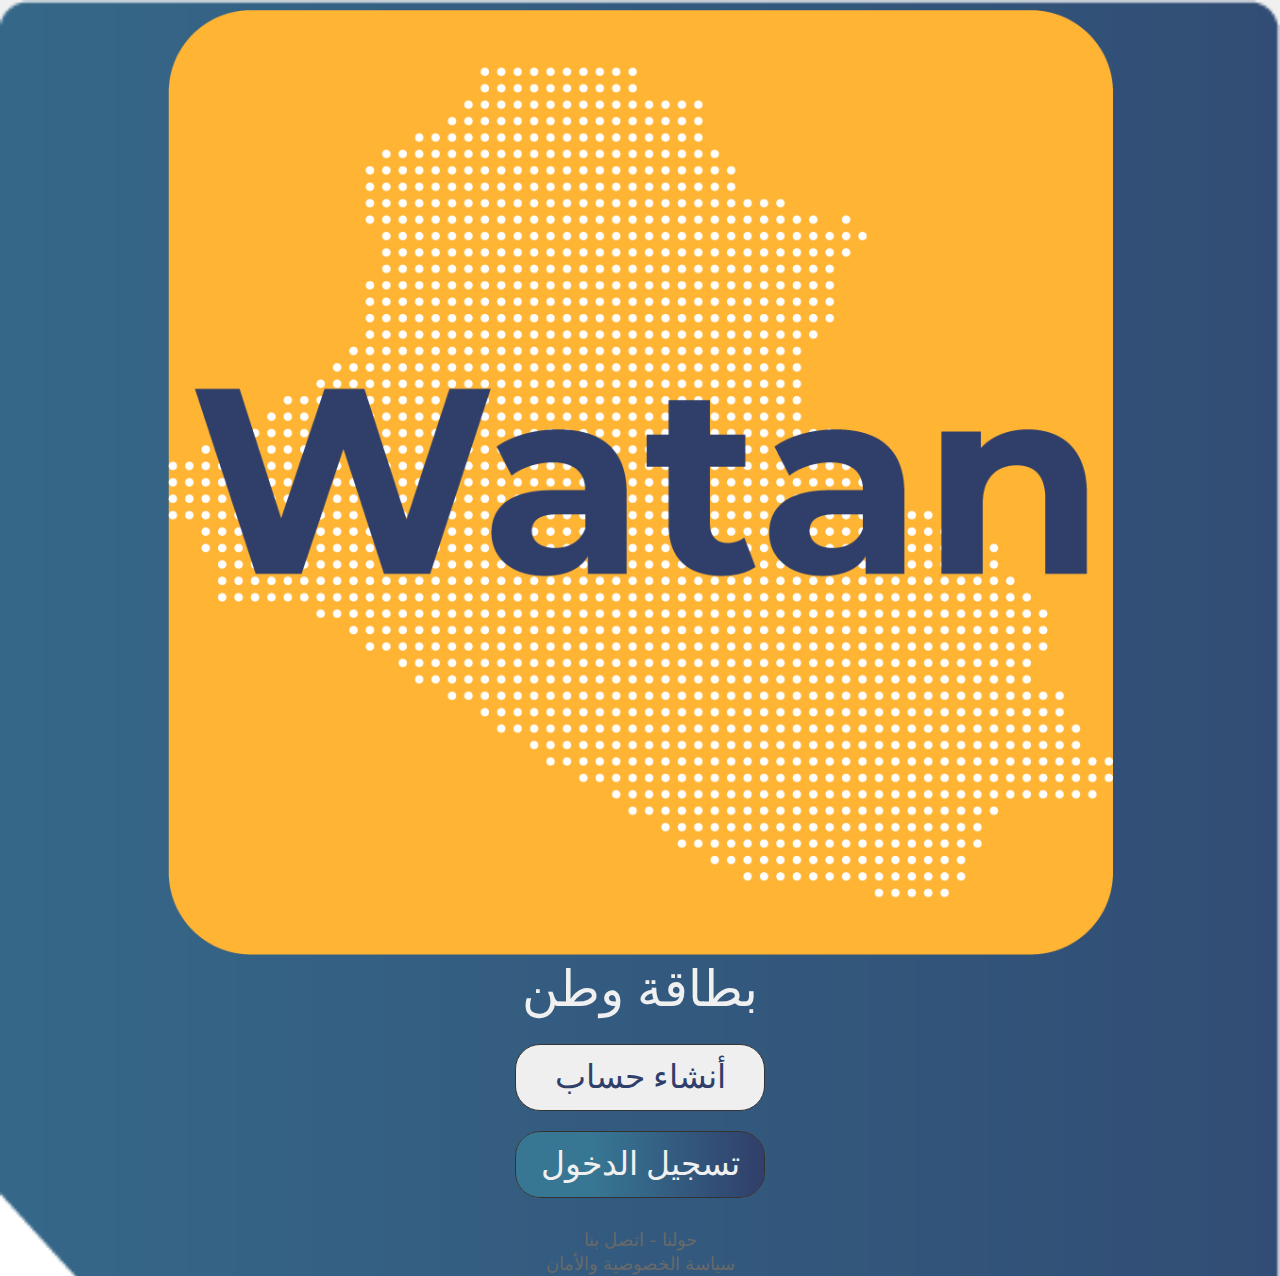
==== index.html @ a48f8a36 "first commit" ====
<!DOCTYPE html>
<html>
  <head>
    <!-- Infos -->
    <title>Watan</title>
    <!-- Metas -->
    <meta charset="UTF-8" />
    <meta http-equiv="X-UA-Compatible" content="IE=edge" />
    <meta name="viewport" content="width=device-width, initial-scale=1.0" />
    <!-- Links -->
    <link rel="stylesheet" href="css/style.css" />
    <!-- Font Awesome -->
    <link rel="stylesheet" href="css/all.min.css" />
  </head>
  <body>
    <!-- Gereral App -->
    <div id="App" class="app">
      <!-- starter page -->
      <section class="starter page">
        <div class="img-logo">
          <img src="img/Asset 1.png" alt="" />
          <div class="para">
            <p class="p-title">بطاقة وطن</p>
          </div>
        </div>
        <div class="button">
          <button class="create-account starterbtn">أنشاء حساب</button>
          <button class="sign-in starterbtn" >تسجيل الدخول</button>
        </div>
        <div class="infor">
          <span> حولنا - اتصل بنا</span>
          <span>سياسة الخصوصية والأمان </span>
        </div>
      </section>
      <section class="new-account page">
        <p>حساب جديد
          <i class="back fa-solid fa-arrow-right"></i>
        </p>
        <div class="form">
          <div class="d-name btn-wid">
            <input type="text" class="name" placeholder="الاسم" />
            <input type="text" class="Occupation" placeholder="المهنة" />
          </div>
          <div class="email btn-wid">
            <input
              type="email"
              class="email btn"
              placeholder="ادخل البريد الألكتروني"
            />
          </div>
          <div class="phone btn-wid">
            <input type="tel" class="email btn" placeholder="ادخل رقم الهاتف" />
          </div>
          <div class="pass btn-wid">
            <input
              type="password"
              class="pasword btn"
              placeholder="ادخل كلمة المرور"
            />
          </div>
          <div class="pass btn-wid">
            <input
              type="password"
              class="pasword btn"
              placeholder=" أعد إدخال كلمة المرور"
            />
          </div>
          <div class="country btn-wid">
            <select class="btn">
              <option value="">أختر البلد</option>
              <option value="">iraq</option>
              <option value="">syria</option>
              <option value="">KSA</option>
              <option value="">Turki</option>
            </select>
          </div>
          <div class="city btn-wid">
            <select class="btn">
              <option value="">أختر المدينة</option>
              <option value="">Erbil</option>
              <option value="">Sulymania</option>
              <option value="">Dahuok</option>
              <option value="">Karkuk</option>
            </select>
          </div>
          <div class="cod btn-wid">
            <input
              type="text"
              class="code btn"
              placeholder="أدخل كود العضوية"
            />
          </div>
          <div class="button">
            <div class="chek">
              <label for="ok">أوافق على الشروط و الأحكام</label>
              <input type="checkbox" id="ok" />
            </div>
            <button class="create-account starterbtn">تسجيل الدخول</button>
            <span>هل لديك حساب ؟</span>
          </div>
        </div>
      </section>
      <section class="sign-in page">
          <p>تسجيل الدخول
            <i class="back fa-solid fa-arrow-right"></i>
        </p>
        <div class="form">
          <div class="email btn-wid">
            <input
              type="email"
              class="email btn"
              placeholder=" ادخل البريد الألكتروني او رقم الهاتف"
            />
          </div>
          <div class="pass btn-wid">
            <input
              type="password"
              class="pasword btn"
              placeholder="ادخل كلمة المرور"
            />
          </div>
          <div class="button">
            <div class="chek">
              <label for="ok">حفظ معلومات التسجيل</label>
              <input type="checkbox" id="ok" />
            </div>
            <button class="create-account starterbtn">تسجيل الدخول</button>
            <span>هل نسيت كلمة المرور ؟</span>
          </div>
        </div>
      </section>
      <section class="services page">
        <div class="services-page">
          <div class="head-ser">
            <i class="bar fa-solid fa-bars"></i>
            <h2>الخدمات</h2>
            <div class="icone">
              <!-- <i class="fa-solid fa-shop"></i> -->
              <img src="img/Main-Page-img/barcode.png" alt="">
              <i class="set fa-solid fa-gear"></i>
            </div>
          </div>
          <div class="form-ser">
            <div class="ads">
              <div class="ad-1">إعلان</div>
              <div class="ad-2">إعلان</div>
            </div>
            <div class="balance">
              <i class="fa-solid fa-user fa-4x"></i>
              <p>
                نقاط الرصيد الاجمالي :
                <span id="pointes"> 10 </span>
              </p>
            </div>
            <div class="services-form">
              <div class="article a-1">
                <div class="Square">
                  <div class="gas-station st">
                    <div class="igm">
                      <img src="img/Main-Page-img/Shops.png" alt="" />
                    </div>
                  </div>
                  <div class="title">المتاجر</div>
                </div>
                <div class="Square">
                  <div class="gas-station st">
                    <div class="igm">
                      <img src="img/Main-Page-img/pharmacies.png" alt="" />
                    </div>
                  </div>
                  <div class="title">المراكز الطبية والصيدليات</div>
                </div>
                <div class="Square">
                  <div class="gas-station st">
                    <div class="igm">
                      <img src="img/Main-Page-img/gas station.png" alt="" />
                    </div>
                  </div>
                  <div class="title">محطات الوقود</div>
                </div>
                <div class="Square">
                  <div class="gas-station st">
                    <div class="igm">
                      <img src="img/Main-Page-img/restaurants.png" alt="" />
                    </div>
                  </div>
                  <div class="title">المطاعم</div>
                </div>
                <div class="Square">
                  <div class="gas-station st">
                    <div class="igm">
                      <img src="img/Main-Page-img/Online stores.png" alt="" />
                    </div>
                  </div>
                  <div class="title">المتاجر الإلكترونية</div>
                </div>
                <div class="Square">
                  <div class="gas-station st">
                    <div class="igm">
                      <img src="img/Main-Page-img/travel.png" alt="" />
                    </div>
                  </div>
                  <div class="title">النقل والسفر</div>
                </div>
                <div class="Square">
                  <div class="gas-station st">
                    <div class="igm">
                      <img src="img/Main-Page-img/Maintenance Services.png" alt="" />
                    </div>
                  </div>
                  <div class="title">خدمات الصيانة</div>
                </div>
                <div class="Square">
                  <div class="gas-station st">
                    <div class="igm">
                      <img src="img/Main-Page-img/map.png" alt="" />
                    </div>
                  </div>
                  <div class="title">عرض الخريطة</div>
                </div>
                <div class="Square">
                  <div class="discounts st">
                    <div class="igm">
                      <img src="img/Main-Page-img/discounts.png" alt="" />
                    </div>
                  </div>
                  <div class="title">العروض</div>
                </div>
                <div class="Square s-2">
                  <div class="gas-station st">
                    <div class="igm">
                      <img src="img/Main-Page-img/installments.png" alt="" />
                    </div>
                  </div>
                  <div class="title">أقساطي</div>
                </div>
                <div class="Square s-2">
                  <div class="gas-station st">
                    <div class="igm">
                      <img src="img/Main-Page-img/Living.png" alt="" />
                    </div>
                  </div>
                  <div class="title">السكن</div>
                </div>
                <div class="Square s-2">
                  <div class="gas-station st">
                    <div class="igm">
                      <img src="img/Main-Page-img/Money management.png" alt="" />
                    </div>
                  </div>
                  <div class="title">ادارة الاموال</div>
                </div>
                <div class="Square s-2">
                  <div class="gas-station st">
                    <div class="igm">
                      <img src="img/Main-Page-img/entertainment.png" alt="" />
                    </div>
                  </div>
                  <div class="title">الترفيه</div>
                </div>
                <div class="Square s-2">
                  <div class="gas-station st">
                    <div class="igm">
                      <img src="img/Main-Page-img/payment method.png" alt="" />
                    </div>
                  </div>
                  <div class="title">طريقة الدفع</div>
                </div>
              </div>
              <nav>
                <span class="article-1 sp activespan"></span>
                <span class="article-2 sp"></span>
              </nav>
            </div>
          </div>
        </div>
      </section>
      <section class="options page">
        <div class="option">
          <div class="option-header">
            <i class="back fa-solid fa-arrow-left"></i>
            <i class="fa-solid fa-bars"></i>
          </div>
            <ul class="option-ul">
              <li>
                <img src="img/Settinges-Page-img/Money management.png" alt="">
                <p>عمليات الشراء</p>
              </li>
              <li>
                <img src="img/Settinges-Page-img/Money management.png" alt="">
                <p>كشف الحساب </p>
              </li>
              <li>
                <img src="img/Settinges-Page-img/Money management.png" alt="">
                <p>الرصيد المتاح</p>
              </li>
              <li>
                <img src="img/Settinges-Page-img/Money management.png" alt="">
                <p>الأشعارات </p>
              </li>
              <li>
                <img src="img/Settinges-Page-img/Money management.png" alt="">
                <p>الاتصال بالدعم</p>
              </li>
              <li>
                <img src="img/Settinges-Page-img/Money management.png" alt="">
                <p>الاستفادة من التطبيق </p>
              </li>
            </ul>
        </div>
      </section>
      <section class="settings page">
        <div class="settings">
          <div class="settings-header">
            <i class="back fa-solid fa-arrow-left"></i>
            <i class="fa-solid fa-gear"></i>
          </div>
          <ul class="settings-ul">
            <li>
              <img src="img/Settinges-Page-img/language.png" alt="">
              <p>اللغة</p>
            </li>
            <li>
              <img src="img/Settinges-Page-img/notifications.png" alt="">
              <p>أعدادات الإشعارات</p>
            </li>
            <li>
              <img src="img/Settinges-Page-img/account.png" alt="">
              <p>معلومات الحساب</p>
            </li>
            <li>
              <img src="img/Settinges-Page-img/safety.png" alt="">
              <p>أمان الحساب</p>
            </li>
            <li>
              <img src="img/Settinges-Page-img/Country.png" alt="">
              <p>الدولة</p>
            </li>
            <li>
              <img src="img/Settinges-Page-img/around.png" alt="">
              <p>حول التطبيق</p>
            </li>
            <li>
              <img src="img/Settinges-Page-img/signout.png" alt="">
              <p>تسجيل الخروج</p>
            </li>
          </ul>
        </div>
      </section>
    </div>
    <script src="js/main.js"></script>
  </body>
</html>
<!--  -->
---- css/style.css ----
@import url("https://fonts.googleapis.com/css2?family=Nunito+Sans:ital,wght@0,200;0,300;0,400;0,600;0,700;0,800;0,900;1,200;1,300;1,400;1,600;1,700;1,800;1,900&display=swap");
/* Vars */
:root {
  --bg: #1b8ea1;
  --light-color: #f0f0f0;
  --dark-color: #333333;
  --light-text-color: #ffffff;
  --dark-text-color: #696969;
  --color1: #377794;
  --color2: #bab2d1;
  --color3: #303f6a;
  --color4: #786a54;
  --color5: #9e6937;
  --color6: #FFB434;
}

/* General */
* {
  margin: 0;
  padding: 0; 
  border: none;
  outline: none;
  box-sizing: border-box;
  font-family: "Nunito Sans", sans-serif;
}
ul {
  list-style: none;
  padding: 0;
}

body {
  width: 100%;
  height: 100%;
  /* padding: 20px 0; */
  background-color: var(--bg);
  display: flex;
  justify-content: center;
  align-items: center;
}
.app {
    background-color: var(--light-color);
    box-shadow: 0 0 50px var(--dark-color);
    width: 100%;
    min-height: 750px;
    /* display: flex;
    justify-content: center;
    align-items: center; */
}
.active {
  display: block !important;
}
/* Start starter  */
.starter
{
background-image: url(../img/Asset\ 2.png);
width: 100%;
height: 100%;
background-size: cover;
}


.starter .img-logo
{
    display: flex;
    flex-direction: column;
    justify-content: center;
    align-items: center;
    padding: 10px;
}
.starter .img-logo img
{
    width: 75%;
}

.starter .para p 
{
color: #f0f0f0;
font-size: 50px;
letter-spacing: 3px;
}
.starter .button
{
display: flex;
justify-content: center;
align-items: center;
flex-direction: column;
gap: 10px;
}
.app .button .sign-in,
.app .button .create-account
{
  padding: 10px 0px;
  margin-top: 10px; 
  width: 250px;
  font-size: 33px;
  border-radius: 25px;
  border: 1px solid #333333;
  color: #303f6a;
}
.starter .button .sign-in
{
  margin-top: 10px;
  color: #f0f0f0;
  background-image: linear-gradient(to right,#377794 30% , #303f6a 100%);
}
.starter .infor
{
    margin-top: 30px;
    text-align: center;
}
.starter .infor span
{
display: block;
cursor: pointer;
font-size: 18px;
color: #696969;
}
@media(max-width:400px)
{
.starter .para p 
{
    font-size: 45px;
    letter-spacing: 2px;
    margin-top: 20px;
}
.app .button 
{
    margin-top: 40px;
}
.app .button .sign-in,
.app .button .create-account
{
padding: 5px 0px;
}
}
/* End starter  */

/* Start new-account */

.app .new-account
{
  background-image: url(../img/Asset\ 2.png);
  padding: 10px;
  width: 100%;
  height: 100%;
  background-size: cover;
}
.app .new-account p
{
  text-align: center;
  color: #f0f0f0;
  font-size: 35px;
  margin-bottom: 10px;
  position: relative;
}
.app .new-account p i 
{
  top: 17px;
}
.app .new-account .form
{
  display: flex;
  justify-content: center;
  align-items: center;
  flex-direction: column;
  grid-area: 5px;
}
.app .new-account .form .btn-wid
{
  width: 100%;
  text-align: center;
  margin-bottom: 8px;
}
.app .new-account .form .btn
{
  direction: rtl;
  width: 90%;
  padding: 10px 8px;
  border-radius: 10px;
  font-size: 16px;
  box-shadow: 0 0 5px;
}
.app .new-account .form .btn::placeholder
{
  font-size: 16px;
  font-weight: bold;
}
.app .new-account .form .d-name
{
  display: flex;
  align-items: center;
  justify-content: space-between;
  flex-direction: row-reverse;
  width: 90%;
} 
.app .new-account .form .name,
.app .new-account .form .Occupation
{
  padding: 10px 8px;
  border-radius: 10px;
  margin: 2px;
  direction: rtl;
  width: 100%;
}
.app .new-account .form .name::placeholder,
.app .new-account .form .Occupation::placeholder
{
  font-size: 14px;
  font-weight: bold;
}
.app .new-account .form .chek
{
  display: flex;
  justify-content: center;
  align-items: center;
  gap: 10px;
  font-size: 25px;
  color: #696969;
}
.app .new-account .form .button
{
  display: flex;
  justify-content: center;
  align-items: center;
  flex-direction: column;
  gap: 1em;
  margin-top: 60px;
}
.app .new-account .form span
{
  font-size: 17px;
  color: #696969;
  cursor: pointer;
}
@media(max-width:400px)
{
.app .new-account .form .button
  {
margin-top: 30px; 
  }
}
/* End new-account  */

/* Start sign-in  */
.app .sign-in 
{
  background-image: url(../img/Asset\ 2.png);
  padding: 10px;
  width: 100%;
  height: 100%;
  background-size: cover;
}
.app .sign-in  p
{
  text-align: center;
  color: #f0f0f0;
  font-size: 35px;
  margin: 15px 0 0;
  position: relative;
}
.app .back
{
position: absolute;
right: 5px;
font-size: 22px;
top: 15px;
}
.app .sign-in .form
{
  display: flex;
  justify-content: center;
  align-items: center;
  flex-direction: column;
  grid-area: 5px;
  transform: translateY(25%);
}
.app .sign-in .form .btn-wid
{
  width: 100%;
  text-align: center;
  margin-bottom: 10px;
}
.app .sign-in .form .btn
{
  direction: rtl;
  width: 90%;
  padding: 10px 8px;
  border-radius: 10px;
  font-size: 16px;
  box-shadow: 0 0 5px;
}
.app .sign-in .form .btn::placeholder
{
  font-size: 16px;
  font-weight: bold;
}
.app .sign-in .form .chek
{
  display: flex;
  justify-content: center;
  align-items: center;
  gap: 10px;
  font-size: 25px;
  color: #bab2d1;
}
.app .sign-in .form .button
{
  display: flex;
  justify-content: center;
  align-items: center;
  flex-direction: column;
  gap: 1em;
  margin-top: 60px;
}
.app .sign-in .form span
{
  font-size: 17px;
  color: #bab2d1;
  cursor: pointer;
}
@media(max-width:400px)
{
.app .sign-in .form .button
  {
margin-top: 30px; 
  }
}
/* End sign-in  */

/* Start Services  */

.services
{
  height: 100%;
  width: 100%;
  background-color: var(--color3);
}
.services .services-page
{
  padding: 15px;
}
.services .services-page .head-ser
{
  display: flex;
  justify-content: space-between;
  align-items: center;
  color: var(--light-text-color);
  font-size: 23px;
  padding: 0 5px;
}
.services .services-page .head-ser h2
{
  font-weight: 100;
  margin-left: 30px;
}
.services .services-page .head-ser .icone img
{
  margin-right: 5px;
  width: 35px;
  height: 23px;
}
.services .services-page .form-ser .ads
{
display: flex;
justify-content: center;
align-items: center;
padding: 10px;
background-color: var(--light-color);
border-radius: 15px;
}
.services .services-page .form-ser .ads .ad-1
{
  margin-right: 5px;
}
.services .services-page .form-ser .ads .ad-1,
.services .services-page .form-ser .ads .ad-2
{
  padding: 10px 10px;
  background-image: linear-gradient(to right,#377794 30% , #303f6a 100%);
  color: var(--light-text-color);
  width: 40%;
  height: 75px;
  border-radius: 20px;
  text-align: center;
  font-size: 25px;
  position: relative;
}
.services .services-page .form-ser .ads .ad-1::before,
.services .services-page .form-ser .ads .ad-2::after
{
  font-family: "Font Awesome 6 Free";
  font-weight: 900;
  position: absolute;
  top: 25px;
  color: var(--color6);
  font-size: 30px;
}
.services .services-page .form-ser .ads .ad-1::before
{
  content: "\f0a8";
  left: -32px;
}
.services .services-page .form-ser .ads .ad-2::after
{
  content: "\f0a9";
  right: -32px;
}
.services .services-page .form-ser .balance
{
  display: flex;
  align-items: center;
  justify-content: flex-start;
  flex-direction: row-reverse;
  background-color: var(--light-color);
  margin-top: 20px;
  gap: 20px;
  padding: 10px;
  border-radius: 15px;
}
.services .services-page .form-ser .balance i 
{
  color: var(--color6);
}
.services .services-page .form-ser .balance p
{
  font-size: 20px;
  color: var(--color3);
}
.services .services-page .form-ser .balance p span
{
  color: var(--color6);
  font-weight: 900;
}
.services .services-page .services-form .article
{
  display: grid;
  /* grid-template-columns: repeat(auto-fill , minmax(75px , 1fr));*/
  grid-template-columns: repeat(3, minmax(70px , 1fr)); 
  gap: 10px;
  min-height: 425px;
  background-color: var(--light-color);
  margin-top: 20px;
  padding: 30px;
  border-radius: 15px;
}
@media(max-width: 350px )
{
  .services .services-page .services-form .article
{
  padding: 5px; }
}
.services .services-page .services-form .article .Square
{
  display: flex;
  flex-direction: column;
  align-items: center;
}
.services .services-page .services-form .article .st
{
  padding: 10px;
  background-image: linear-gradient(to right,#377794 30% , #303f6a 100%);
  border-radius: 10px;
  text-align: center;
  width: 80px;
  height: 80px;
}
.services .services-page .services-form .article img
{
  max-width: 90%;
}
.services .services-page .services-form .article .discounts img
{
  max-width: 75%;
}
.services .services-page .services-form .article .title 
{
  color: var(--color3);
  text-align: center;
  letter-spacing: 0.5px;
  font-weight: 600;
}
.services .services-page .services-form nav
{
  padding: 5px;
  background-color: var(--light-color);
  margin-top: -11px;
  border-radius: 0px 0px 15px 15px;
  text-align: center;
  display: flex;
  justify-content: center;
  gap: 5px;
}
.services .services-page .services-form nav span
{
  display: block;
  width: 20px;
  height: 20px;
  border-radius: 50%;
  border: 1px solid var(--color3);
}
.activespan
{
  background-color: var(--color6) !important;
}
.services .services-page .services-form nav span
{
  background-color: var(--dark-color);
}
.services .services-page .services-form nav span:hover
{
  background-color: var(--color6);
}
 /* End Services  */

 /* Start Options */

section.options,
section.settings {
background-color: var(--color3);
padding: 15px;
}
.option-header,
.settings-header {
  display: flex;
  justify-content: space-between;
  align-items: center;
  color: var(--light-text-color);
  font-size: 20px;
}
.option .option-ul, 
.settings .settings-ul{
  background-color: var(--light-color);
  margin-top: 10px;
  padding: 10px;
  border-radius: 15px;
}
.option .option-ul li,
.settings .settings-ul li {
  display: flex;
  flex-direction: row-reverse;
  justify-content: flex-start;
  align-items: center;
  margin-bottom: 10px;
  
}
.option .option-ul li:not(:last-child),
.settings .settings-ul li:not(:last-child){
  border-bottom: 3px solid var(--color3);
}
.option .option-ul li img,
.settings .settings-ul li img  {
  width: 63px;
  height: 60px;
  margin-left: 20px;
  margin-bottom: 15px;
  background-color: var(--color6);
  border-radius: 15px;
  padding: 7px;
}
.option .option-ul li p,
.settings .settings-ul li p {
  font-size: 25px;
  font-weight: 600;
  margin-bottom: 15px;
  color: var(--color1);
}
 /* End Options */
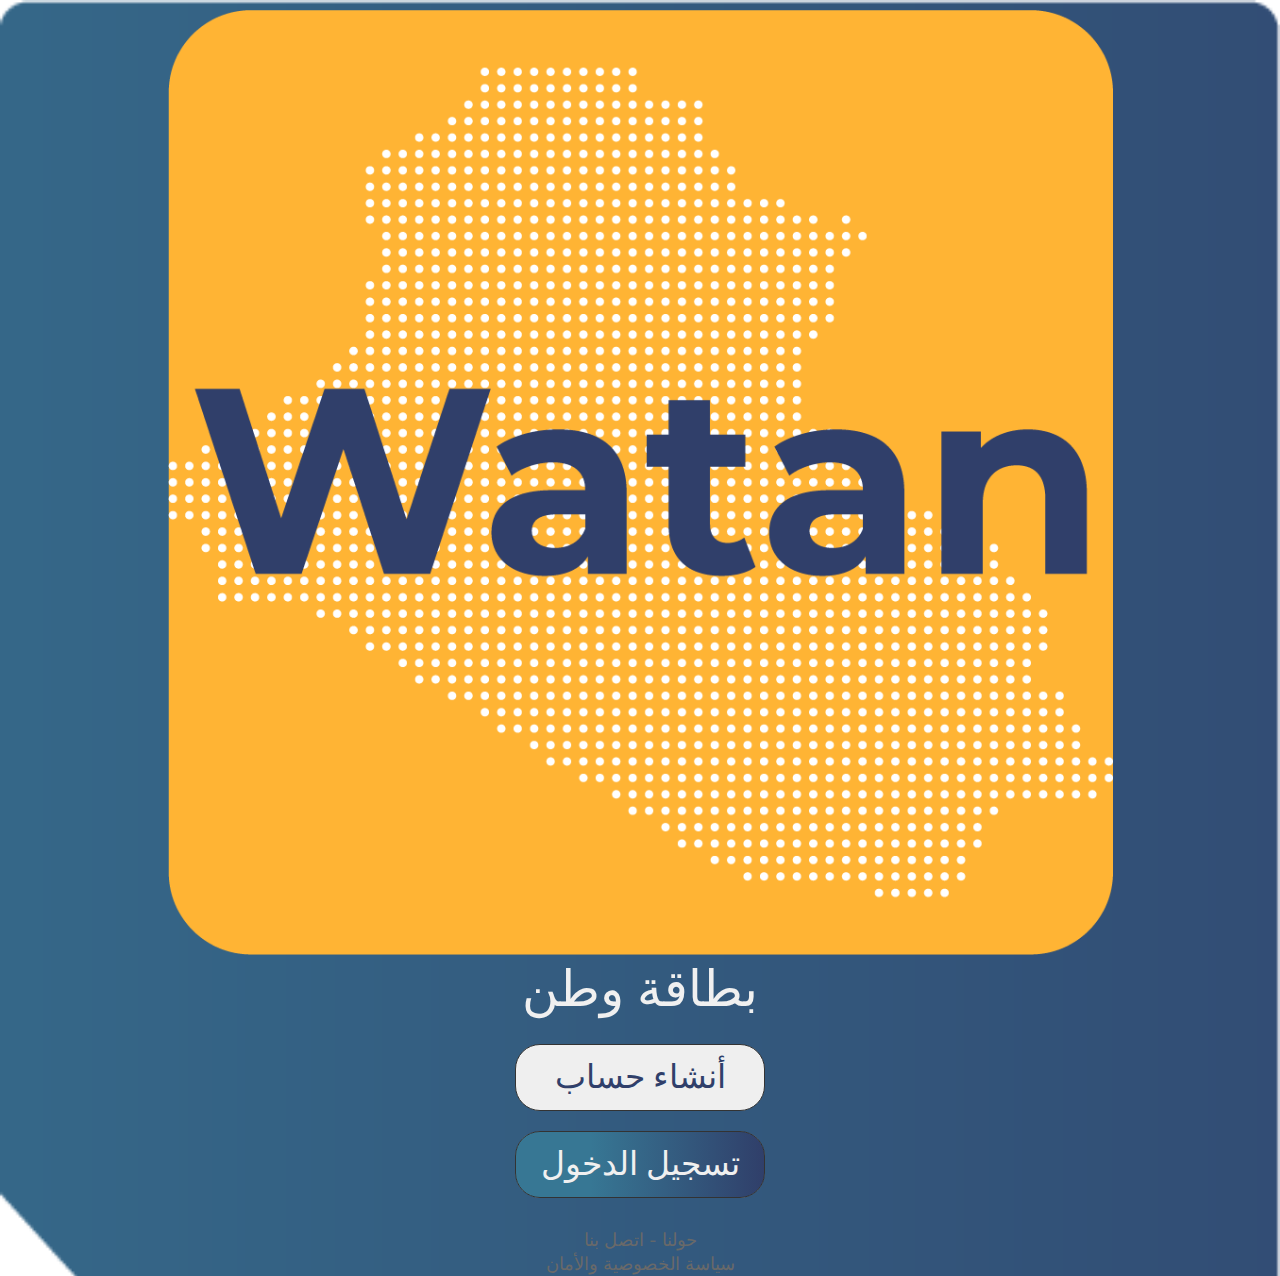
==== commit 1c96e0bc: "alaa edited" ====
--- a/index.html
+++ b/index.html
@@ -25,7 +25,7 @@
         </div>
         <div class="button">
           <button class="create-account starterbtn">أنشاء حساب</button>
-          <button class="sign-in starterbtn" >تسجيل الدخول</button>
+          <button class="sign-in starterbtn">تسجيل الدخول</button>
         </div>
         <div class="infor">
           <span> حولنا - اتصل بنا</span>
@@ -33,7 +33,8 @@
         </div>
       </section>
       <section class="new-account page">
-        <p>حساب جديد
+        <p>
+          حساب جديد
           <i class="back fa-solid fa-arrow-right"></i>
         </p>
         <div class="form">
@@ -101,8 +102,9 @@
         </div>
       </section>
       <section class="sign-in page">
-          <p>تسجيل الدخول
-            <i class="back fa-solid fa-arrow-right"></i>
+        <p>
+          تسجيل الدخول
+          <i class="back fa-solid fa-arrow-right"></i>
         </p>
         <div class="form">
           <div class="email btn-wid">
@@ -136,7 +138,7 @@
             <h2>الخدمات</h2>
             <div class="icone">
               <!-- <i class="fa-solid fa-shop"></i> -->
-              <img src="img/Main-Page-img/barcode.png" alt="">
+              <img class="barcode" src="img/Main-Page-img/barcode.png" alt="" />
               <i class="set fa-solid fa-gear"></i>
             </div>
           </div>
@@ -205,7 +207,10 @@
                 <div class="Square">
                   <div class="gas-station st">
                     <div class="igm">
-                      <img src="img/Main-Page-img/Maintenance Services.png" alt="" />
+                      <img
+                        src="img/Main-Page-img/Maintenance Services.png"
+                        alt=""
+                      />
                     </div>
                   </div>
                   <div class="title">خدمات الصيانة</div>
@@ -245,7 +250,10 @@
                 <div class="Square s-2">
                   <div class="gas-station st">
                     <div class="igm">
-                      <img src="img/Main-Page-img/Money management.png" alt="" />
+                      <img
+                        src="img/Main-Page-img/Money management.png"
+                        alt=""
+                      />
                     </div>
                   </div>
                   <div class="title">ادارة الاموال</div>
@@ -281,32 +289,32 @@
             <i class="back fa-solid fa-arrow-left"></i>
             <i class="fa-solid fa-bars"></i>
           </div>
-            <ul class="option-ul">
-              <li>
-                <img src="img/Settinges-Page-img/Money management.png" alt="">
-                <p>عمليات الشراء</p>
-              </li>
-              <li>
-                <img src="img/Settinges-Page-img/Money management.png" alt="">
-                <p>كشف الحساب </p>
-              </li>
-              <li>
-                <img src="img/Settinges-Page-img/Money management.png" alt="">
-                <p>الرصيد المتاح</p>
-              </li>
-              <li>
-                <img src="img/Settinges-Page-img/Money management.png" alt="">
-                <p>الأشعارات </p>
-              </li>
-              <li>
-                <img src="img/Settinges-Page-img/Money management.png" alt="">
-                <p>الاتصال بالدعم</p>
-              </li>
-              <li>
-                <img src="img/Settinges-Page-img/Money management.png" alt="">
-                <p>الاستفادة من التطبيق </p>
-              </li>
-            </ul>
+          <ul class="option-ul">
+            <li>
+              <img src="img/Aside-Page-Images/aside1.png" alt="" />
+              <p>عمليات الشراء</p>
+            </li>
+            <li>
+              <img src="img/Aside-Page-Images/aside2.png" alt="" />
+              <p>كشف الحساب</p>
+            </li>
+            <li>
+              <img src="img/Aside-Page-Images/aside3.png" alt="" />
+              <p>الرصيد المتاح</p>
+            </li>
+            <li>
+              <img src="img/Aside-Page-Images/aside4.png" alt="" />
+              <p>الأشعارات</p>
+            </li>
+            <li>
+              <img src="img/Aside-Page-Images/aside5.png" alt="" />
+              <p>الاتصال بالدعم</p>
+            </li>
+            <li>
+              <img src="img/Aside-Page-Images/aside6.png" alt="" />
+              <p>الاستفادة من التطبيق</p>
+            </li>
+          </ul>
         </div>
       </section>
       <section class="settings page">
@@ -317,35 +325,123 @@
           </div>
           <ul class="settings-ul">
             <li>
-              <img src="img/Settinges-Page-img/language.png" alt="">
+              <img src="img/Settinges-Page-img/language.png" alt="" />
               <p>اللغة</p>
             </li>
             <li>
-              <img src="img/Settinges-Page-img/notifications.png" alt="">
+              <img src="img/Settinges-Page-img/notifications.png" alt="" />
               <p>أعدادات الإشعارات</p>
             </li>
             <li>
-              <img src="img/Settinges-Page-img/account.png" alt="">
+              <img src="img/Settinges-Page-img/account.png" alt="" />
               <p>معلومات الحساب</p>
             </li>
             <li>
-              <img src="img/Settinges-Page-img/safety.png" alt="">
+              <img src="img/Settinges-Page-img/safety.png" alt="" />
               <p>أمان الحساب</p>
             </li>
             <li>
-              <img src="img/Settinges-Page-img/Country.png" alt="">
+              <img src="img/Settinges-Page-img/Country.png" alt="" />
               <p>الدولة</p>
             </li>
             <li>
-              <img src="img/Settinges-Page-img/around.png" alt="">
+              <img src="img/Settinges-Page-img/around.png" alt="" />
               <p>حول التطبيق</p>
             </li>
             <li>
-              <img src="img/Settinges-Page-img/signout.png" alt="">
+              <img src="img/Settinges-Page-img/signout.png" alt="" />
               <p>تسجيل الخروج</p>
             </li>
           </ul>
         </div>
+      </section>
+      <section class="pay page">
+        <div class="header-pay">
+          <i class="back fa-solid fa-arrow-left"></i>
+          <p>الدفع</p>
+          <img class="barcode" src="img/Main-Page-img/barcode.png" alt="" />
+        </div>
+        <div class="parcode-img">
+          <img src="img/qr_code_198897.webp" alt="" />
+        </div>
+        <div class="Payment-amount">
+          <p>مبلغ الدفع</p>
+          <div class="currency">
+            <select>
+              <option value="">USD</option>
+              <option value="">IQR</option>
+            </select>
+            <label for="">1,240,00</label>
+          </div>
+          <button>تأكيد</button>
+        </div>
+      </section>
+      <section class="watan-card page">
+        <div class="watan-head">
+          <i class="back fa-solid fa-arrow-left"></i>
+          <h3>Watan Card</h3>
+        </div>
+        <div class="date">
+          <p>Monday, June 7 2020</p>
+        </div>
+        <ul>
+          <li>
+            <i class="fa-solid fa-location-dot"></i>
+            <div class="text">
+              <h4>Lorem ipsum dolor,</h4>
+              <p>Lorem ipsum dolor, sit amet consectetur</p>
+            </div>
+          </li>
+          <li>
+            <i class="fa-solid fa-location-dot"></i>
+            <div class="text">
+              <h4>Lorem ipsum dolor,</h4>
+              <p>Lorem ipsum dolor, sit amet consectetur</p>
+            </div>
+          </li>
+          <li>
+            <i class="fa-solid fa-location-dot"></i>
+            <div class="text">
+              <h4>Lorem ipsum dolor,</h4>
+              <p>Lorem ipsum dolor, sit amet consectetur</p>
+            </div>
+          </li>
+          <li>
+            <i class="fa-solid fa-location-dot"></i>
+            <div class="text">
+              <h4>Lorem ipsum dolor,</h4>
+              <p>Lorem ipsum dolor, sit amet consectetur</p>
+            </div>
+          </li>
+          <li>
+            <i class="fa-solid fa-location-dot"></i>
+            <div class="text">
+              <h4>Lorem ipsum dolor,</h4>
+              <p>Lorem ipsum dolor, sit amet consectetur</p>
+            </div>
+          </li>
+          <li>
+            <i class="fa-solid fa-location-dot"></i>
+            <div class="text">
+              <h4>Lorem ipsum dolor,</h4>
+              <p>Lorem ipsum dolor, sit amet consectetur</p>
+            </div>
+          </li>
+          <li>
+            <i class="fa-solid fa-location-dot"></i>
+            <div class="text">
+              <h4>Lorem ipsum dolor,</h4>
+              <p>Lorem ipsum dolor, sit amet consectetur</p>
+            </div>
+          </li>
+          <li>
+            <i class="fa-solid fa-location-dot"></i>
+            <div class="text">
+              <h4>Lorem ipsum dolor,</h4>
+              <p>Lorem ipsum dolor, sit amet consectetur</p>
+            </div>
+          </li>
+        </ul>
       </section>
     </div>
     <script src="js/main.js"></script>
--- a/css/style.css
+++ b/css/style.css
@@ -38,7 +38,7 @@
   align-items: center;
 }
 .app {
-    background-color: var(--light-color);
+    background-color: var(--light-text-color);
     box-shadow: 0 0 50px var(--dark-color);
     width: 100%;
     min-height: 750px;
@@ -512,7 +512,7 @@
 }
  /* End Services  */
 
- /* Start Options */
+ /* Start Options settings */
 
 section.options,
 section.settings {
@@ -556,6 +556,7 @@
   background-color: var(--color6);
   border-radius: 15px;
   padding: 7px;
+  object-fit: contain;
 }
 .option .option-ul li p,
 .settings .settings-ul li p {
@@ -564,4 +565,143 @@
   margin-bottom: 15px;
   color: var(--color1);
 }
- /* End Options */
+ /* End Options settings */
+
+/* Start Pay   */
+section.pay {
+  padding: 15px;
+  background-color: var(--color3);
+}
+.header-pay {
+  display: flex;
+  justify-content: space-between;
+  font-size: 18px;
+  color: var(--light-text-color);
+}
+.header-pay .back {
+  position: relative;
+  top: 0;
+  }
+.header-pay p {
+  font-size: 21px;
+  }
+.header-pay img {
+  width: 10%;
+  height: 10%;
+}
+.parcode-img {
+  width: 50%;
+  background-color: var(--light-color);
+  padding: 10px;
+  margin: 30px auto;
+  text-align: center;
+  border-radius: 15px;
+}
+.parcode-img img {
+  width: 100%;
+}
+@media(min-width:700px) 
+{
+  .header-pay img {
+    width: 5%;
+  }
+  .parcode-img {
+    width: 20%;
+  }
+  .parcode-img img {
+    max-width: 100%;
+  }
+}
+.Payment-amount {
+  display: flex;
+  flex-direction: column;
+  justify-content: space-evenly;
+  align-items: center;
+  height: 200px;
+  border-radius: 15px;
+  background-image: linear-gradient(to right,#377794 30% , #303f6a 100%);
+  box-shadow: 0 0 50px;
+}
+.Payment-amount p {
+  font-size: 18px;
+  letter-spacing: 0.5px;
+  color: var(--light-text-color);
+}
+.Payment-amount .currency {
+  border: 1px solid var(--light-color);
+  padding: 5px;
+}
+.Payment-amount .currency select {
+  background: transparent;
+  color: var(--light-color);
+  font-weight: bold;
+  font-size: 14px;
+}
+.Payment-amount .currency select option {
+  color: black;
+}
+.Payment-amount .currency label {
+  color: var(--color6);
+  font-weight: bold;
+  margin-left: 15px;
+  font-size: 20px;
+}
+.Payment-amount  button {
+  padding: 5px 20px;
+  font-size: 18px;
+  background-color: var(--color6);
+  color: var(--light-text-color);
+  font-weight: bold;
+  letter-spacing: 1px;
+  border-radius: 10px;
+  cursor: pointer;
+}
+.watan-card {
+  
+  background-color: var(--color3);
+}
+.watan-card .watan-head {
+  display: flex;
+  justify-content: space-between;
+  align-items: center;
+  color: var(--light-text-color);
+  padding: 15px;
+}
+.watan-card .watan-head .back {
+  position: relative;
+  top: 0;
+}
+.watan-card .watan-head h3 {
+  flex: 1;
+  text-align: center;
+}
+.watan-card .date p {
+background-color: var(--color6);
+text-align: right;
+padding: 10px;
+color: var(--light-text-color);
+}
+.watan-card ul {
+  background-color: var(--light-color);
+  padding: 5px 15px;
+}
+.watan-card ul li 
+{
+display: flex;
+justify-content: center;
+align-items: center;
+padding: 10px;
+margin-bottom: 10px;
+border-radius: 10px;
+background-color: #3777947a;
+}
+.watan-card ul li i 
+{
+  font-size: 30px;
+  margin-right: 10px;
+  color: #fd2424;
+}
+.watan-card ul li  p {
+  font-size: 12px;
+}
+/* End Pay   */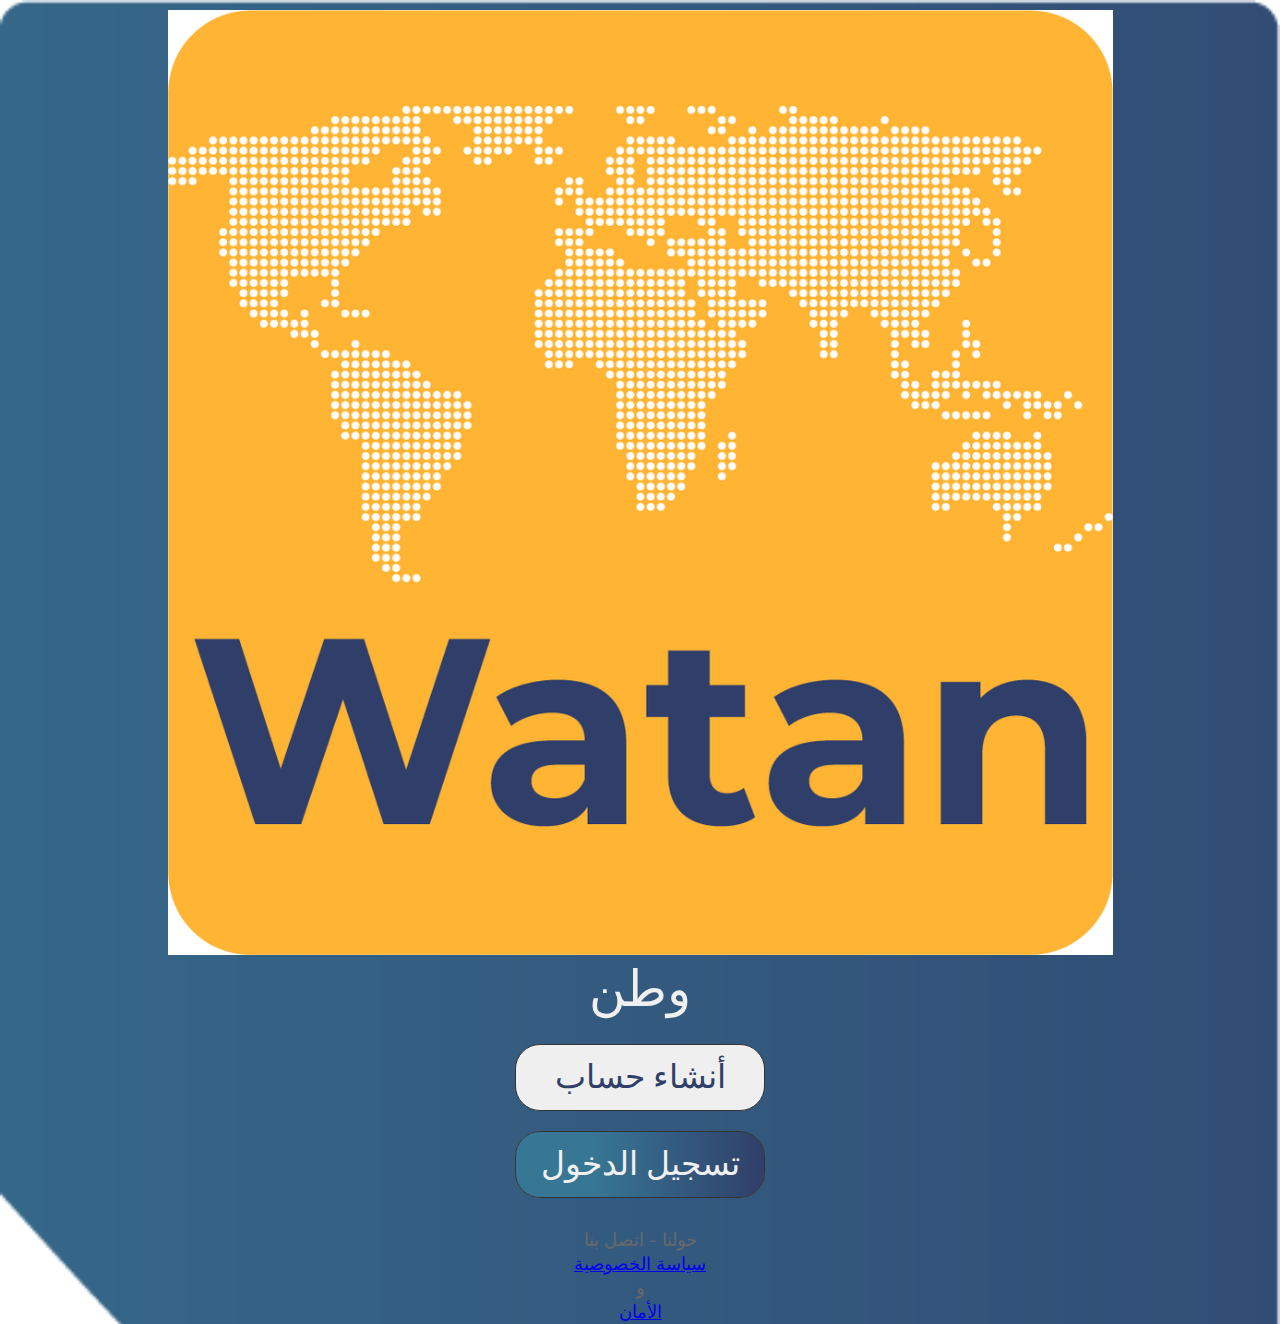
==== commit ca83bbb6: "edited" ====
--- a/index.html
+++ b/index.html
@@ -18,9 +18,9 @@
       <!-- starter page -->
       <section class="starter page">
         <div class="img-logo">
-          <img src="img/Asset 1.png" alt="" />
+          <img src="img/logo.png" alt="Logo" />
           <div class="para">
-            <p class="p-title">بطاقة وطن</p>
+            <p class="p-title">وطن</p>
           </div>
         </div>
         <div class="button">
@@ -29,7 +29,9 @@
         </div>
         <div class="infor">
           <span> حولنا - اتصل بنا</span>
-          <span>سياسة الخصوصية والأمان </span>
+          <span><a href="Privacy_Policy.html" target="_blank" rel="noopener noreferrer">سياسة الخصوصية </a></span>
+          <span>و</span>
+          <span><a href="Terms_Conditions.html" target="_blank" rel="noopener noreferrer">الأمان </a></span>
         </div>
       </section>
       <section class="new-account page">
@@ -46,7 +48,7 @@
             <input
               type="email"
               class="email btn"
-              placeholder="ادخل البريد الألكتروني"
+              placeholder="ادخل البريد الألكتروني أو رقم الهاتف"
             />
           </div>
           <div class="phone btn-wid">
@@ -67,21 +69,50 @@
             />
           </div>
           <div class="country btn-wid">
-            <select class="btn">
+            <select name="country" class="btn">
               <option value="">أختر البلد</option>
-              <option value="">iraq</option>
-              <option value="">syria</option>
-              <option value="">KSA</option>
-              <option value="">Turki</option>
+              <option value="">العراق</option>
+              <option value="">تركيا</option>
+              <option value="">الإمارات</option>
+              <option value="">السعودية</option>
+              <option value="">سلطنة عمان</option>
+              <option value="">الكويت</option>
+              <option value="">البحرين</option>
+              <option value="">قطر</option>
+              <option value="">لبنان</option>
+              <option value="">الاردن</option>
+              <option value="">سوريا</option>
+              <option value="">مصر</option>
+              <option value="">المغرب</option>
+              <option value="">تونس</option>
+              <option value="">الجزائر</option>
+              <option value="">الولايات المتحدة الامريكية</option>
+              <option value="">المانيا</option>
+              <option value="">بريطانيا</option>
             </select>
           </div>
           <div class="city btn-wid">
-            <select class="btn">
+            <select name="city" class="btn">
               <option value="">أختر المدينة</option>
-              <option value="">Erbil</option>
-              <option value="">Sulymania</option>
-              <option value="">Dahuok</option>
-              <option value="">Karkuk</option>
+              <option value="">اربيل</option>
+              <option value="">بغداد</option>
+              <option value="">السليمانية</option>
+              <option value="">دهوك</option>
+              <option value="">كركوك</option>
+              <option value="">لأنبار</option>
+              <option value="">بابل</option>
+              <option value="">البصرة</option>
+              <option value="">ديالى</option>
+              <option value="">القادسية</option>
+              <option value="">صلاح الدين</option>
+              <option value="">ذي قار</option>
+              <option value="">كربلاء</option>
+              <option value="">المثنى</option>
+              <option value="">ميسان</option>
+              <option value="">النجف</option>
+              <option value="">نينوى</option>
+              <option value="">واسط</option>
+              <option value="">حلبجة</option>
             </select>
           </div>
           <div class="cod btn-wid">
@@ -93,8 +124,8 @@
           </div>
           <div class="button">
             <div class="chek">
-              <label for="ok">أوافق على الشروط و الأحكام</label>
-              <input type="checkbox" id="ok" />
+              <label for="ok1">أوافق على الشروط و الأحكام</label>
+              <input type="checkbox" id="ok1" />
             </div>
             <button class="create-account starterbtn">تسجيل الدخول</button>
             <span>هل لديك حساب ؟</span>
@@ -286,8 +317,8 @@
       <section class="options page">
         <div class="option">
           <div class="option-header">
+            <i class="fa-solid fa-bars"></i>
             <i class="back fa-solid fa-arrow-left"></i>
-            <i class="fa-solid fa-bars"></i>
           </div>
           <ul class="option-ul">
             <li>
@@ -320,7 +351,7 @@
       <section class="settings page">
         <div class="settings">
           <div class="settings-header">
-            <i class="back fa-solid fa-arrow-left"></i>
+            <i class="back fa-solid fa-arrow-right"></i>
             <i class="fa-solid fa-gear"></i>
           </div>
           <ul class="settings-ul">
@@ -365,9 +396,9 @@
           <img src="img/qr_code_198897.webp" alt="" />
         </div>
         <div class="Payment-amount">
-          <p>مبلغ الدفع</p>
+          <p>مبلغ الفاتورة</p>
           <div class="currency">
-            <select>
+            <select name="qr">
               <option value="">USD</option>
               <option value="">IQR</option>
             </select>
--- a/css/style.css
+++ b/css/style.css
@@ -624,7 +624,7 @@
 }
 .Payment-amount p {
   font-size: 18px;
-  letter-spacing: 0.5px;
+  letter-spacing: 0.9px;
   color: var(--light-text-color);
 }
 .Payment-amount .currency {
@@ -656,6 +656,9 @@
   border-radius: 10px;
   cursor: pointer;
 }
+/* End Pay  */
+
+/* Start Watan-card  */
 .watan-card {
   
   background-color: var(--color3);
@@ -704,4 +707,4 @@
 .watan-card ul li  p {
   font-size: 12px;
 }
-/* End Pay   */+/* End Watan-card  */